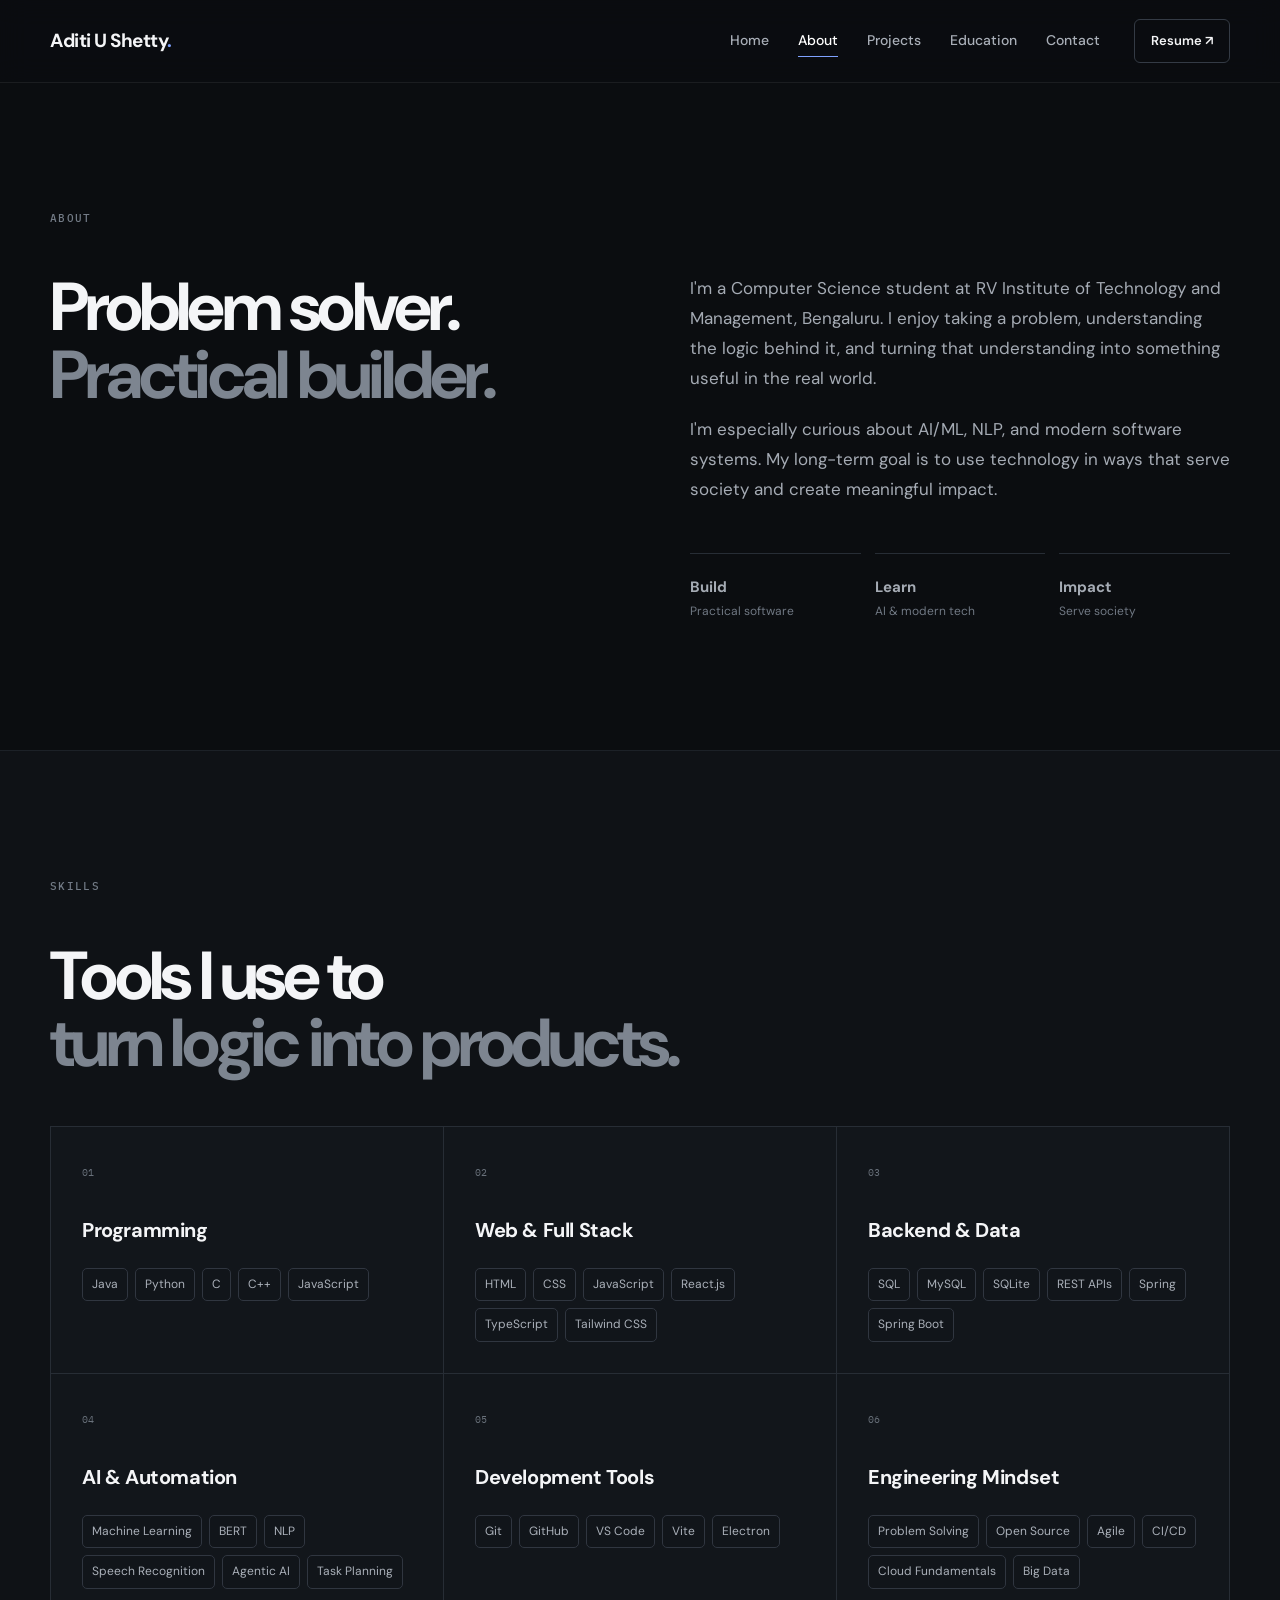
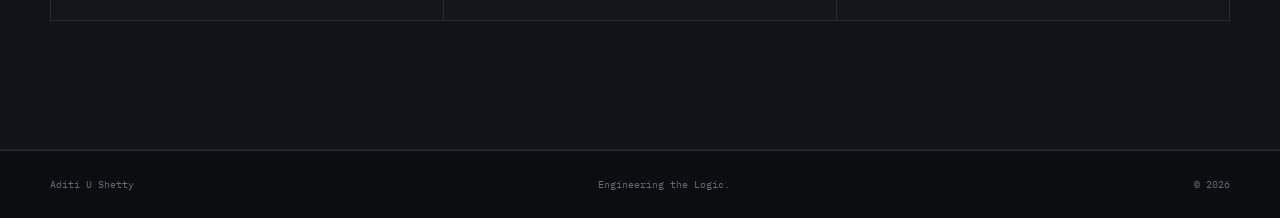
==== about.html @ 1d83dfc3 "Add files via upload" ====
<!DOCTYPE html>
<html lang="en">
<head>
  <meta charset="UTF-8">
  <meta name="viewport" content="width=device-width, initial-scale=1.0">
  <meta name="description" content="About Aditi U Shetty — CS student, developer, and her technical skills.">
  <title>About | Aditi U Shetty</title>
  <link rel="preconnect" href="https://fonts.googleapis.com">
  <link rel="preconnect" href="https://fonts.gstatic.com" crossorigin>
  <link href="https://fonts.googleapis.com/css2?family=IBM+Plex+Mono:wght@400;500&family=DM+Sans:wght@400;500;600;700&display=swap" rel="stylesheet">
  <link rel="stylesheet" href="style.css">
</head>
<body>
  <div class="noise"></div>

  <header class="nav-wrap">
    <nav class="nav container">
      <a class="brand" href="index.html">Aditi U Shetty<span>.</span></a>
      <button class="menu-btn" aria-label="Open navigation">☰</button>
      <div class="nav-links">
        <a href="index.html">Home</a>
        <a href="about.html" class="nav-active">About</a>
        <a href="projects.html">Projects</a>
        <a href="education.html">Education</a>
        <a href="contact.html">Contact</a>
      </div>
      <a class="nav-resume" href="Aditi_U_Shetty_Resume.pdf" download>Resume ↗</a>
    </nav>
  </header>

  <main>
    <!-- ABOUT -->
    <section id="about" class="section container">
      <div class="section-label">ABOUT</div>
      <div class="about-grid">
        <div>
          <h2>Problem solver.<br><em>Practical builder.</em></h2>
        </div>
        <div class="about-copy reveal">
          <p>
            I'm a Computer Science student at RV Institute of Technology and Management,
            Bengaluru. I enjoy taking a problem, understanding the logic behind it,
            and turning that understanding into something useful in the real world.
          </p>
          <p>
            I'm especially curious about AI/ML, NLP, and modern software systems.
            My long-term goal is to use technology in ways that serve society and create
            meaningful impact.
          </p>
          <div class="about-facts">
            <div><span></span><strong>Build</strong><small>Practical software</small></div>
            <div><span></span><strong>Learn</strong><small>AI & modern tech</small></div>
            <div><span></span><strong>Impact</strong><small>Serve society</small></div>
          </div>
        </div>
      </div>
    </section>

    <!-- SKILLS -->
    <section id="skills" class="section section-alt">
      <div class="container">
        <div class="section-label">SKILLS</div>
        <div class="section-heading">
          <h2>Tools I use to<br><em>turn logic into products.</em></h2>
        </div>

        <div class="skill-grid">
          <article class="skill-card reveal">
            <span class="card-num">01</span>
            <h3>Programming</h3>
            <div class="tags"><span>Java</span><span>Python</span><span>C</span><span>C++</span><span>JavaScript</span></div>
          </article>
          <article class="skill-card reveal">
            <span class="card-num">02</span>
            <h3>Web & Full Stack</h3>
            <div class="tags"><span>HTML</span><span>CSS</span><span>JavaScript</span><span>React.js</span><span>TypeScript</span><span>Tailwind CSS</span></div>
          </article>
          <article class="skill-card reveal">
            <span class="card-num">03</span>
            <h3>Backend & Data</h3>
            <div class="tags"><span>SQL</span><span>MySQL</span><span>SQLite</span><span>REST APIs</span><span>Spring</span><span>Spring Boot</span></div>
          </article>
          <article class="skill-card reveal">
            <span class="card-num">04</span>
            <h3>AI & Automation</h3>
            <div class="tags"><span>Machine Learning</span><span>BERT</span><span>NLP</span><span>Speech Recognition</span><span>Agentic AI</span><span>Task Planning</span></div>
          </article>
          <article class="skill-card reveal">
            <span class="card-num">05</span>
            <h3>Development Tools</h3>
            <div class="tags"><span>Git</span><span>GitHub</span><span>VS Code</span><span>Vite</span><span>Electron</span></div>
          </article>
          <article class="skill-card reveal">
            <span class="card-num">06</span>
            <h3>Engineering Mindset</h3>
            <div class="tags"><span>Problem Solving</span><span>Open Source</span><span>Agile</span><span>CI/CD</span><span>Cloud Fundamentals</span><span>Big Data</span></div>
          </article>
        </div>
      </div>
    </section>
  </main>

  <footer class="footer">
    <div class="container footer-inner">
      <span>Aditi U Shetty</span>
      <span>Engineering the Logic.</span>
      <span>© <span id="year"></span></span>
    </div>
  </footer>

  <script src="script.js"></script>
</body>
</html>
---- style.css ----
*{box-sizing:border-box;margin:0;padding:0}

:root{
  --bg:#0b0d10;
  --panel:#12161b;
  --panel2:#0f1216;
  --text:#f4f5f7;
  --muted:#a5abb4;
  --soft:#737b86;
  --line:#272d35;
  --accent:#7fa2ff;
  --accent-soft:#a9bfff;
}

html{scroll-behavior:smooth}
body{
  font-family:"DM Sans",Arial,sans-serif;
  background:var(--bg);
  color:var(--text);
  line-height:1.65;
  overflow-x:hidden;
}
a{color:inherit;text-decoration:none}
.container{width:min(1180px,calc(100% - 64px));margin:auto}

/* Clean background — intentionally no heavy texture */
.noise{display:none}

.nav-wrap{
  position:sticky;
  top:0;
  z-index:15;
  background:rgba(11,13,16,.94);
  backdrop-filter:blur(14px);
  border-bottom:1px solid rgba(255,255,255,.07);
}
.nav{
  min-height:82px;
  display:flex;
  align-items:center;
  gap:34px;
}
.brand{
  font-size:19px;
  font-weight:700;
  letter-spacing:-.025em;
  margin-right:auto;
  white-space:nowrap;
}
.brand span{color:var(--accent)}
.nav-links{display:flex;gap:29px}
.nav-links a{
  font-size:14px;
  font-weight:500;
  color:#a9afb8;
  transition:.2s ease;
}
.nav-links a:hover{color:#fff}
.nav-resume{
  font-size:13px;
  font-weight:600;
  border:1px solid #343b45;
  padding:10px 16px;
  border-radius:6px;
  transition:.2s ease;
}
.nav-resume:hover{border-color:var(--accent);color:var(--accent)}
.menu-btn{display:none;background:none;border:0;color:#fff;font-size:24px}

/* HERO */
.hero{
  min-height:calc(100vh - 82px);
  display:grid;
  grid-template-columns:minmax(0,1.18fr) minmax(320px,.82fr);
  gap:80px;
  align-items:center;
  padding-top:72px;
  padding-bottom:88px;
}
.hero-copy{max-width:760px}
.hero-name{
  font-size:18px;
  line-height:1.2;
  font-weight:600;
  letter-spacing:.01em;
  color:#d9dde4;
  margin-bottom:12px;
}
.eyebrow,.section-label,.mini-label,.project-top,.year{
  font-family:"IBM Plex Mono",monospace;
  font-weight:500;
  line-height:1.4;
  letter-spacing:.12em;
  color:var(--soft);
}
.eyebrow{
  font-size:12px;
  color:var(--accent);
  margin-bottom:27px;
}
.hero h1{
  font-size:clamp(72px,8.3vw,116px);
  line-height:.92;
  letter-spacing:-.065em;
  font-weight:700;
}
.hero h1 span{
  color:#8b929d;
  -webkit-text-stroke:0;
}
.hero-text{
  max-width:650px;
  color:#aeb4bd;
  font-size:18px;
  line-height:1.75;
  margin-top:34px;
}
.hero-actions{
  display:flex;
  gap:12px;
  margin-top:34px;
}
.button{
  padding:13px 19px;
  border-radius:6px;
  font-size:14px;
  font-weight:600;
  transition:.2s ease;
}
.primary{background:var(--accent);color:#0a0d13}
.primary:hover{background:var(--accent-soft);transform:translateY(-1px)}
.ghost{border:1px solid #343b45;color:#e2e5e9}
.ghost:hover{border-color:#69717d;background:#15191f}
.hero-meta{
  display:flex;
  gap:28px;
  margin-top:48px;
  font-family:"IBM Plex Mono",monospace;
  font-size:11px;
  color:#737b86;
  text-transform:uppercase;
}
.hero-meta i{
  display:inline-block;
  width:7px;
  height:7px;
  background:var(--accent);
  border-radius:50%;
  margin-right:7px;
}

.hero-side{justify-self:end;width:min(390px,100%)}
.profile-frame{
  aspect-ratio:4/5;
  border:1px solid #303741;
  padding:8px;
  background:#11151a;
  position:relative;
  box-shadow:0 24px 70px rgba(0,0,0,.28);
}
.profile-frame:after{
  content:"";
  position:absolute;
  inset:8px;
  border:1px solid rgba(255,255,255,.1);
  pointer-events:none;
}
.profile-photo{
  height:100%;
  overflow:hidden;
  background:#111;
}
.profile-photo img{
  width:100%;
  height:100%;
  display:block;
  object-fit:cover;
  object-position:center top;
  filter:saturate(.9) contrast(1.02);
}
.mini-card{
  border:1px solid #2b3139;
  border-top:0;
  padding:15px 17px;
  background:#101419;
}
.mini-card strong{
  display:block;
  margin-top:5px;
  font-size:14px;
  font-weight:600;
}

/* SECTIONS */
.section{padding:128px 0}
.section-alt{
  background:var(--panel2);
  border-top:1px solid #1c2127;
  border-bottom:1px solid #1c2127;
}
.section-label{
  font-size:11px;
  margin-bottom:48px;
  color:#737b86;
}
h2{
  font-size:clamp(48px,5.3vw,72px);
  line-height:1;
  letter-spacing:-.055em;
  font-weight:700;
}
h2 em{font-style:normal;color:#7d8590}

/* ABOUT */
.about-grid,.education-grid,.contact-grid{
  display:grid;
  grid-template-columns:1fr 1fr;
  gap:100px;
}
.about-copy{max-width:620px;color:var(--muted)}
.about-copy p{
  font-size:17px;
  line-height:1.75;
}
.about-copy p+p{margin-top:22px}
.about-facts{
  display:grid;
  grid-template-columns:repeat(3,1fr);
  gap:14px;
  margin-top:48px;
}
.about-facts div{
  border-top:1px solid var(--line);
  padding-top:13px;
}
.about-facts span{
  font:11px "IBM Plex Mono";
  color:var(--accent);
}
.about-facts strong,.about-facts small{display:block}
.about-facts strong{font-size:15px;margin-top:8px}
.about-facts small{font-size:12px;color:#707883;margin-top:3px}

/* SKILLS */
.section-heading{margin-bottom:48px}
.skill-grid{
  display:grid;
  grid-template-columns:repeat(3,1fr);
  gap:1px;
  background:var(--line);
  border:1px solid var(--line);
}
.skill-card{
  background:var(--panel);
  padding:31px;
  min-height:205px;
  position:relative;
  transition:.2s ease;
}
.skill-card:hover{background:#161a20}
.card-num{
  font:10px "IBM Plex Mono";
  color:#69717b;
}
.skill-card h3{
  font-size:20px;
  margin:29px 0 21px;
  letter-spacing:-.02em;
}
.tags{display:flex;flex-wrap:wrap;gap:7px}
.tags span{
  border:1px solid #303640;
  border-radius:5px;
  padding:6px 9px;
  color:#aab0b9;
  font-size:12px;
  background:#11151a;
}

/* PROJECTS */
.project-heading{
  display:grid;
  grid-template-columns:1fr 1fr;
  align-items:end;
  gap:50px;
}
.project-heading p{
  color:var(--muted);
  max-width:460px;
  font-size:16px;
}
.projects{
  display:grid;
  grid-template-columns:repeat(2,1fr);
  gap:14px;
}
.project-card{
  background:var(--panel);
  border:1px solid var(--line);
  padding:31px;
  min-height:320px;
  display:flex;
  flex-direction:column;
  transition:.25s ease;
}
.project-card:hover{
  transform:translateY(-3px);
  border-color:#48515d;
}
.project-card.featured{
  background:linear-gradient(135deg,#151a22,#12161b);
}
.project-top{
  display:flex;
  justify-content:space-between;
  font-size:10px;
}
.project-card h3{
  font-size:30px;
  letter-spacing:-.04em;
  line-height:1.15;
  margin:48px 0 13px;
}
.project-card p{
  color:var(--muted);
  font-size:15px;
  line-height:1.65;
  max-width:560px;
}
.project-card ul{
  padding-left:18px;
  color:#a0a7b0;
  font-size:14px;
  margin-top:18px;
}
.project-bottom{
  margin-top:auto;
  padding-top:25px;
  border-top:1px solid var(--line);
  display:flex;
  justify-content:space-between;
  gap:20px;
  color:#737a84;
  font:10px "IBM Plex Mono";
  text-transform:uppercase;
}

/* EDUCATION */
.timeline{
  border-left:1px solid var(--line);
  padding-left:35px;
}
.timeline article{
  position:relative;
  padding-bottom:45px;
}
.timeline article:last-child{padding-bottom:0}
.timeline article:before{
  content:"";
  position:absolute;
  left:-40px;
  top:2px;
  width:8px;
  height:8px;
  border:2px solid var(--accent);
  background:var(--bg);
  border-radius:50%;
}
.timeline h3{font-size:21px;margin:9px 0}
.timeline p{color:var(--muted);font-size:15px}
.timeline strong{
  display:block;
  color:#717984;
  font:10px "IBM Plex Mono";
  margin-top:9px;
}

/* CERTIFICATIONS */
.cert-grid{
  display:grid;
  grid-template-columns:repeat(2,1fr);
  gap:14px;
}
.cert-card{
  background:var(--panel);
  border:1px solid var(--line);
  padding:31px;
  min-height:245px;
  position:relative;
  transition:.2s ease;
}
.cert-card:hover{border-color:#48515d}
.cert-card h3{font-size:25px;margin:46px 0 10px}
.cert-card p{color:var(--muted);font-size:14px}
.cert-status{
  display:inline-block;
  margin-top:26px;
  border:1px solid #343b45;
  padding:7px 10px;
  color:#7b838e;
  font:9px "IBM Plex Mono";
  letter-spacing:.08em;
}

/* RECOGNITION */
.recognition-grid{
  display:grid;
  grid-template-columns:repeat(3,1fr);
  gap:14px;
}
.award-card{
  border:1px solid var(--line);
  padding:31px;
  min-height:230px;
  background:#101419;
}
.award-card span{font:11px "IBM Plex Mono";color:var(--accent)}
.award-card h3{font-size:23px;margin:46px 0 11px}
.award-card p{color:var(--muted);font-size:14px}

/* PHILOSOPHY */
.philosophy{
  background:#e9edf3;
  color:#11151b;
}
.philosophy .section-label{color:#69717c}
.philosophy-inner{max-width:1050px}
.philosophy blockquote{
  font-size:clamp(44px,5.8vw,76px);
  line-height:1.02;
  letter-spacing:-.06em;
  font-weight:700;
}
.philosophy blockquote em{
  font-style:normal;
  color:#61708a;
}
.philosophy p{
  max-width:600px;
  margin-top:36px;
  color:#56606d;
  font-size:16px;
}

/* CONTACT */
.contact-grid{align-items:end}
.contact-grid>div>p{
  color:var(--muted);
  margin-top:25px;
  max-width:450px;
  font-size:16px;
}
.contact-links{border-top:1px solid var(--line)}
.contact-links a{
  display:flex;
  justify-content:space-between;
  gap:20px;
  padding:21px 0;
  border-bottom:1px solid var(--line);
  font-size:14px;
}
.contact-links span{
  color:#737b86;
  font:10px "IBM Plex Mono";
  text-transform:uppercase;
}
.contact-links strong{font-weight:500}
.contact-links a:hover strong{color:var(--accent)}

/* FOOTER */
.footer{
  border-top:1px solid var(--line);
  padding:27px 0;
  color:#656d78;
  font:10px "IBM Plex Mono";
}
.footer-inner{
  display:flex;
  justify-content:space-between;
  gap:20px;
}

/* REVEAL */
.reveal{
  opacity:0;
  transform:translateY(18px);
  transition:opacity .7s ease,transform .7s ease;
}
.reveal.visible{opacity:1;transform:none}

/* RESPONSIVE */
@media(max-width:900px){
  .nav-links{display:none}
  .menu-btn{display:block}
  .nav.menu-open .nav-links{
    display:flex;
    position:absolute;
    top:82px;
    left:0;
    right:0;
    background:#0b0d10;
    padding:22px 32px;
    flex-direction:column;
    border-bottom:1px solid var(--line);
  }
  .hero{
    grid-template-columns:1fr;
    gap:55px;
  }
  .hero-side{
    justify-self:start;
    width:min(340px,100%);
  }
  .about-grid,.education-grid,.contact-grid,.project-heading{
    grid-template-columns:1fr;
    gap:50px;
  }
  .skill-grid{grid-template-columns:1fr 1fr}
  .projects{grid-template-columns:1fr}
  .recognition-grid{grid-template-columns:1fr}
  .section{padding:96px 0}
}

@media(max-width:560px){
  .container{width:min(100% - 32px,1180px)}
  .nav{min-height:70px}
  .nav-resume{display:none}
  .nav.menu-open .nav-links{top:70px}
  .hero{
    min-height:auto;
    padding-top:65px;
  }
  .hero-name{font-size:16px}
  .hero h1{font-size:64px}
  .hero-text{font-size:16px}
  .hero-actions{flex-direction:column;align-items:stretch}
  .hero-meta{flex-direction:column;gap:10px}
  .skill-grid,.cert-grid{grid-template-columns:1fr}
  .about-facts{grid-template-columns:1fr}
  .footer-inner{flex-direction:column}
  .section{padding:78px 0}
  h2{font-size:48px}
}
.cert-card {
  position: relative;
  overflow: hidden;
}

.cert-image {
  margin: 2rem 0;
  border: 1px solid rgba(255, 255, 255, 0.12);
  border-radius: 12px;
  overflow: hidden;
  background: #fff;
}

.cert-image img {
  display: block;
  width: 100%;
  height: auto;
  transition: transform 0.4s ease;
}

.cert-card:hover .cert-image img {
  transform: scale(1.02);
}

.cert-content {
  padding-top: 0.5rem;
}

.cert-content h3 {
  margin-bottom: 0.75rem;
}

.cert-status {
  display: inline-block;
  margin-top: 1rem;
  font-size: 0.75rem;
  letter-spacing: 0.12em;
  font-weight: 600;
}

.cert-btn {
  display: inline-block;
  margin-top: 1.5rem;
  padding: 0.75rem 1.25rem;
  border: 1px solid currentColor;
  border-radius: 6px;
  text-decoration: none;
  transition: all 0.25s ease;
}

.cert-btn:hover {
  background: #fff;
  color: #111;
}

/* ACTIVE NAV LINK */
.nav-links a.nav-active {
  color: #fff;
  position: relative;
}
.nav-links a.nav-active::after {
  content: "";
  position: absolute;
  bottom: -4px;
  left: 0;
  right: 0;
  height: 1px;
  background: var(--accent);
}
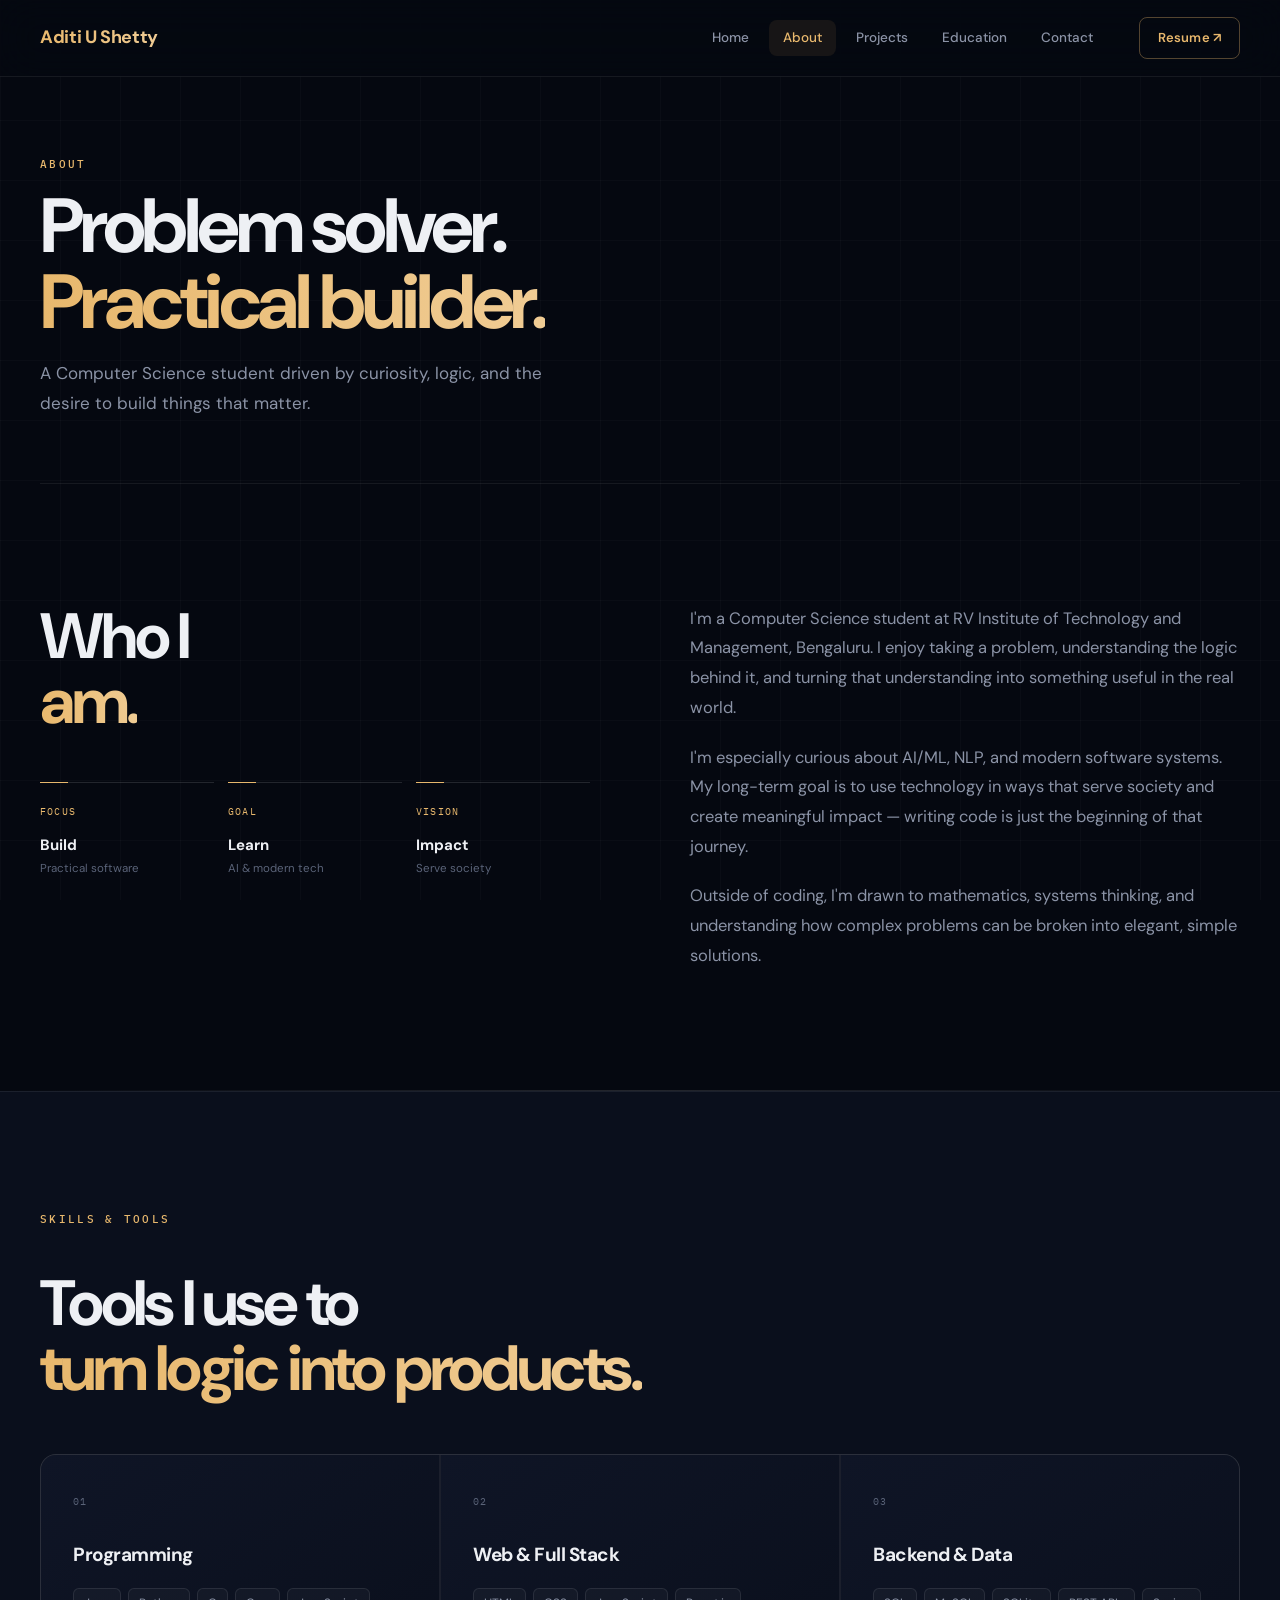
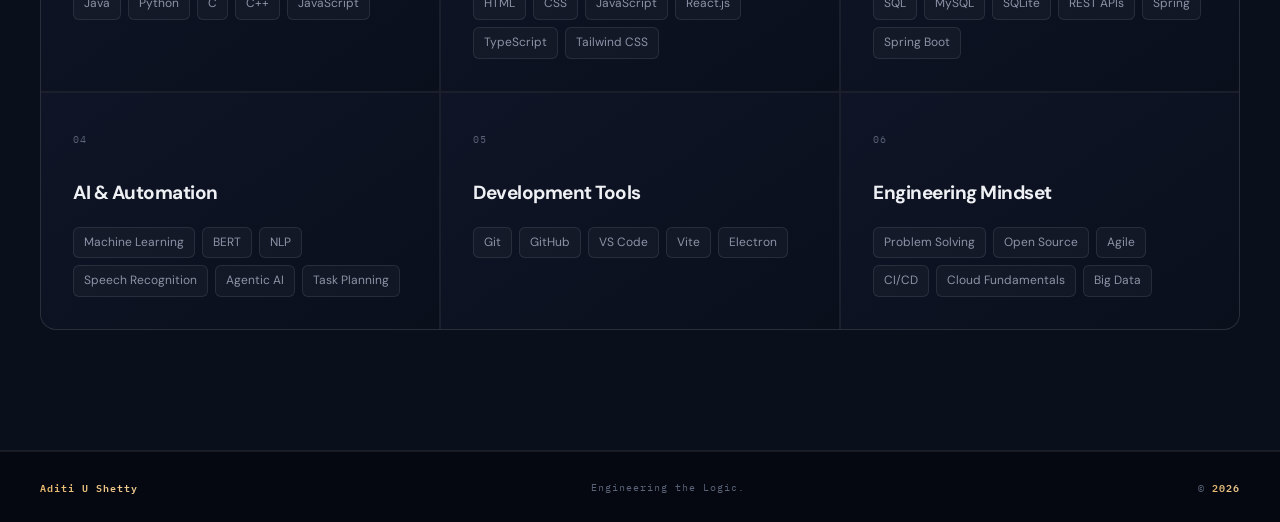
==== commit d8c903f9: "Add files via upload" ====
--- a/about.html
+++ b/about.html
@@ -7,15 +7,14 @@
   <title>About | Aditi U Shetty</title>
   <link rel="preconnect" href="https://fonts.googleapis.com">
   <link rel="preconnect" href="https://fonts.gstatic.com" crossorigin>
-  <link href="https://fonts.googleapis.com/css2?family=IBM+Plex+Mono:wght@400;500&family=DM+Sans:wght@400;500;600;700&display=swap" rel="stylesheet">
+  <link href="https://fonts.googleapis.com/css2?family=IBM+Plex+Mono:wght@400;500&family=DM+Sans:ital,wght@0,400;0,500;0,600;0,700;1,400&display=swap" rel="stylesheet">
   <link rel="stylesheet" href="style.css">
 </head>
 <body>
-  <div class="noise"></div>
 
   <header class="nav-wrap">
     <nav class="nav container">
-      <a class="brand" href="index.html">Aditi U Shetty<span>.</span></a>
+      <a class="brand" href="index.html">Aditi U Shetty</a>
       <button class="menu-btn" aria-label="Open navigation">☰</button>
       <div class="nav-links">
         <a href="index.html">Home</a>
@@ -24,17 +23,29 @@
         <a href="education.html">Education</a>
         <a href="contact.html">Contact</a>
       </div>
-      <a class="nav-resume" href="Aditi_U_Shetty_Resume.pdf" download>Resume ↗</a>
+      <a class="nav-resume" href="Aditi_U_Shetty_Resume.pdf" target="_blank" rel="noopener">Resume ↗</a>
     </nav>
   </header>
 
   <main>
+
+    <!-- PAGE HEADER -->
+    <div class="page-header container reveal">
+      <div class="section-label">About</div>
+      <h1>Problem solver.<br><em>Practical builder.</em></h1>
+      <p>A Computer Science student driven by curiosity, logic, and the desire to build things that matter.</p>
+    </div>
+
     <!-- ABOUT -->
-    <section id="about" class="section container">
-      <div class="section-label">ABOUT</div>
+    <section class="section container">
       <div class="about-grid">
-        <div>
-          <h2>Problem solver.<br><em>Practical builder.</em></h2>
+        <div class="reveal">
+          <h2>Who I<br><em>am.</em></h2>
+          <div class="about-facts">
+            <div><span>Focus</span><strong>Build</strong><small>Practical software</small></div>
+            <div><span>Goal</span><strong>Learn</strong><small>AI & modern tech</small></div>
+            <div><span>Vision</span><strong>Impact</strong><small>Serve society</small></div>
+          </div>
         </div>
         <div class="about-copy reveal">
           <p>
@@ -45,22 +56,23 @@
           <p>
             I'm especially curious about AI/ML, NLP, and modern software systems.
             My long-term goal is to use technology in ways that serve society and create
-            meaningful impact.
+            meaningful impact — writing code is just the beginning of that journey.
           </p>
-          <div class="about-facts">
-            <div><span></span><strong>Build</strong><small>Practical software</small></div>
-            <div><span></span><strong>Learn</strong><small>AI & modern tech</small></div>
-            <div><span></span><strong>Impact</strong><small>Serve society</small></div>
-          </div>
+          <p>
+            Outside of coding, I'm drawn to mathematics, systems thinking, and understanding
+            how complex problems can be broken into elegant, simple solutions.
+          </p>
         </div>
       </div>
     </section>
 
+    <div class="divider"></div>
+
     <!-- SKILLS -->
-    <section id="skills" class="section section-alt">
+    <section class="section section-alt">
       <div class="container">
-        <div class="section-label">SKILLS</div>
-        <div class="section-heading">
+        <div class="section-label">Skills &amp; Tools</div>
+        <div class="section-heading reveal">
           <h2>Tools I use to<br><em>turn logic into products.</em></h2>
         </div>
 
@@ -68,36 +80,49 @@
           <article class="skill-card reveal">
             <span class="card-num">01</span>
             <h3>Programming</h3>
-            <div class="tags"><span>Java</span><span>Python</span><span>C</span><span>C++</span><span>JavaScript</span></div>
+            <div class="tags">
+              <span>Java</span><span>Python</span><span>C</span><span>C++</span><span>JavaScript</span>
+            </div>
           </article>
           <article class="skill-card reveal">
             <span class="card-num">02</span>
-            <h3>Web & Full Stack</h3>
-            <div class="tags"><span>HTML</span><span>CSS</span><span>JavaScript</span><span>React.js</span><span>TypeScript</span><span>Tailwind CSS</span></div>
+            <h3>Web &amp; Full Stack</h3>
+            <div class="tags">
+              <span>HTML</span><span>CSS</span><span>JavaScript</span><span>React.js</span><span>TypeScript</span><span>Tailwind CSS</span>
+            </div>
           </article>
           <article class="skill-card reveal">
             <span class="card-num">03</span>
-            <h3>Backend & Data</h3>
-            <div class="tags"><span>SQL</span><span>MySQL</span><span>SQLite</span><span>REST APIs</span><span>Spring</span><span>Spring Boot</span></div>
+            <h3>Backend &amp; Data</h3>
+            <div class="tags">
+              <span>SQL</span><span>MySQL</span><span>SQLite</span><span>REST APIs</span><span>Spring</span><span>Spring Boot</span>
+            </div>
           </article>
           <article class="skill-card reveal">
             <span class="card-num">04</span>
-            <h3>AI & Automation</h3>
-            <div class="tags"><span>Machine Learning</span><span>BERT</span><span>NLP</span><span>Speech Recognition</span><span>Agentic AI</span><span>Task Planning</span></div>
+            <h3>AI &amp; Automation</h3>
+            <div class="tags">
+              <span>Machine Learning</span><span>BERT</span><span>NLP</span><span>Speech Recognition</span><span>Agentic AI</span><span>Task Planning</span>
+            </div>
           </article>
           <article class="skill-card reveal">
             <span class="card-num">05</span>
             <h3>Development Tools</h3>
-            <div class="tags"><span>Git</span><span>GitHub</span><span>VS Code</span><span>Vite</span><span>Electron</span></div>
+            <div class="tags">
+              <span>Git</span><span>GitHub</span><span>VS Code</span><span>Vite</span><span>Electron</span>
+            </div>
           </article>
           <article class="skill-card reveal">
             <span class="card-num">06</span>
             <h3>Engineering Mindset</h3>
-            <div class="tags"><span>Problem Solving</span><span>Open Source</span><span>Agile</span><span>CI/CD</span><span>Cloud Fundamentals</span><span>Big Data</span></div>
+            <div class="tags">
+              <span>Problem Solving</span><span>Open Source</span><span>Agile</span><span>CI/CD</span><span>Cloud Fundamentals</span><span>Big Data</span>
+            </div>
           </article>
         </div>
       </div>
     </section>
+
   </main>
 
   <footer class="footer">
--- a/style.css
+++ b/style.css
@@ -1,556 +1,713 @@
-
-*{box-sizing:border-box;margin:0;padding:0}
-
-:root{
-  --bg:#0b0d10;
-  --panel:#12161b;
-  --panel2:#0f1216;
-  --text:#f4f5f7;
-  --muted:#a5abb4;
-  --soft:#737b86;
-  --line:#272d35;
-  --accent:#7fa2ff;
-  --accent-soft:#a9bfff;
-}
-
-html{scroll-behavior:smooth}
-body{
-  font-family:"DM Sans",Arial,sans-serif;
-  background:var(--bg);
-  color:var(--text);
-  line-height:1.65;
-  overflow-x:hidden;
-}
-a{color:inherit;text-decoration:none}
-.container{width:min(1180px,calc(100% - 64px));margin:auto}
-
-/* Clean background — intentionally no heavy texture */
-.noise{display:none}
-
-.nav-wrap{
-  position:sticky;
-  top:0;
-  z-index:15;
-  background:rgba(11,13,16,.94);
-  backdrop-filter:blur(14px);
-  border-bottom:1px solid rgba(255,255,255,.07);
-}
-.nav{
-  min-height:82px;
-  display:flex;
-  align-items:center;
-  gap:34px;
-}
-.brand{
-  font-size:19px;
-  font-weight:700;
-  letter-spacing:-.025em;
-  margin-right:auto;
-  white-space:nowrap;
-}
-.brand span{color:var(--accent)}
-.nav-links{display:flex;gap:29px}
-.nav-links a{
-  font-size:14px;
-  font-weight:500;
-  color:#a9afb8;
-  transition:.2s ease;
-}
-.nav-links a:hover{color:#fff}
-.nav-resume{
-  font-size:13px;
-  font-weight:600;
-  border:1px solid #343b45;
-  padding:10px 16px;
-  border-radius:6px;
-  transition:.2s ease;
-}
-.nav-resume:hover{border-color:var(--accent);color:var(--accent)}
-.menu-btn{display:none;background:none;border:0;color:#fff;font-size:24px}
-
-/* HERO */
-.hero{
-  min-height:calc(100vh - 82px);
-  display:grid;
-  grid-template-columns:minmax(0,1.18fr) minmax(320px,.82fr);
-  gap:80px;
-  align-items:center;
-  padding-top:72px;
-  padding-bottom:88px;
-}
-.hero-copy{max-width:760px}
-.hero-name{
-  font-size:18px;
-  line-height:1.2;
-  font-weight:600;
-  letter-spacing:.01em;
-  color:#d9dde4;
-  margin-bottom:12px;
-}
-.eyebrow,.section-label,.mini-label,.project-top,.year{
-  font-family:"IBM Plex Mono",monospace;
-  font-weight:500;
-  line-height:1.4;
-  letter-spacing:.12em;
-  color:var(--soft);
-}
-.eyebrow{
-  font-size:12px;
-  color:var(--accent);
-  margin-bottom:27px;
-}
-.hero h1{
-  font-size:clamp(72px,8.3vw,116px);
-  line-height:.92;
-  letter-spacing:-.065em;
-  font-weight:700;
-}
-.hero h1 span{
-  color:#8b929d;
-  -webkit-text-stroke:0;
-}
-.hero-text{
-  max-width:650px;
-  color:#aeb4bd;
-  font-size:18px;
-  line-height:1.75;
-  margin-top:34px;
-}
-.hero-actions{
-  display:flex;
-  gap:12px;
-  margin-top:34px;
-}
-.button{
-  padding:13px 19px;
-  border-radius:6px;
-  font-size:14px;
-  font-weight:600;
-  transition:.2s ease;
-}
-.primary{background:var(--accent);color:#0a0d13}
-.primary:hover{background:var(--accent-soft);transform:translateY(-1px)}
-.ghost{border:1px solid #343b45;color:#e2e5e9}
-.ghost:hover{border-color:#69717d;background:#15191f}
-.hero-meta{
-  display:flex;
-  gap:28px;
-  margin-top:48px;
-  font-family:"IBM Plex Mono",monospace;
-  font-size:11px;
-  color:#737b86;
-  text-transform:uppercase;
-}
-.hero-meta i{
-  display:inline-block;
-  width:7px;
-  height:7px;
-  background:var(--accent);
-  border-radius:50%;
-  margin-right:7px;
-}
-
-.hero-side{justify-self:end;width:min(390px,100%)}
-.profile-frame{
-  aspect-ratio:4/5;
-  border:1px solid #303741;
-  padding:8px;
-  background:#11151a;
-  position:relative;
-  box-shadow:0 24px 70px rgba(0,0,0,.28);
-}
-.profile-frame:after{
-  content:"";
-  position:absolute;
-  inset:8px;
-  border:1px solid rgba(255,255,255,.1);
-  pointer-events:none;
-}
-.profile-photo{
-  height:100%;
-  overflow:hidden;
-  background:#111;
-}
-.profile-photo img{
-  width:100%;
-  height:100%;
-  display:block;
-  object-fit:cover;
-  object-position:center top;
-  filter:saturate(.9) contrast(1.02);
-}
-.mini-card{
-  border:1px solid #2b3139;
-  border-top:0;
-  padding:15px 17px;
-  background:#101419;
-}
-.mini-card strong{
-  display:block;
-  margin-top:5px;
-  font-size:14px;
-  font-weight:600;
-}
-
-/* SECTIONS */
-.section{padding:128px 0}
-.section-alt{
-  background:var(--panel2);
-  border-top:1px solid #1c2127;
-  border-bottom:1px solid #1c2127;
-}
-.section-label{
-  font-size:11px;
-  margin-bottom:48px;
-  color:#737b86;
-}
-h2{
-  font-size:clamp(48px,5.3vw,72px);
-  line-height:1;
-  letter-spacing:-.055em;
-  font-weight:700;
-}
-h2 em{font-style:normal;color:#7d8590}
-
-/* ABOUT */
-.about-grid,.education-grid,.contact-grid{
-  display:grid;
-  grid-template-columns:1fr 1fr;
-  gap:100px;
-}
-.about-copy{max-width:620px;color:var(--muted)}
-.about-copy p{
-  font-size:17px;
-  line-height:1.75;
-}
-.about-copy p+p{margin-top:22px}
-.about-facts{
-  display:grid;
-  grid-template-columns:repeat(3,1fr);
-  gap:14px;
-  margin-top:48px;
-}
-.about-facts div{
-  border-top:1px solid var(--line);
-  padding-top:13px;
-}
-.about-facts span{
-  font:11px "IBM Plex Mono";
-  color:var(--accent);
-}
-.about-facts strong,.about-facts small{display:block}
-.about-facts strong{font-size:15px;margin-top:8px}
-.about-facts small{font-size:12px;color:#707883;margin-top:3px}
-
-/* SKILLS */
-.section-heading{margin-bottom:48px}
-.skill-grid{
-  display:grid;
-  grid-template-columns:repeat(3,1fr);
-  gap:1px;
-  background:var(--line);
-  border:1px solid var(--line);
-}
-.skill-card{
-  background:var(--panel);
-  padding:31px;
-  min-height:205px;
-  position:relative;
-  transition:.2s ease;
-}
-.skill-card:hover{background:#161a20}
-.card-num{
-  font:10px "IBM Plex Mono";
-  color:#69717b;
-}
-.skill-card h3{
-  font-size:20px;
-  margin:29px 0 21px;
-  letter-spacing:-.02em;
-}
-.tags{display:flex;flex-wrap:wrap;gap:7px}
-.tags span{
-  border:1px solid #303640;
-  border-radius:5px;
-  padding:6px 9px;
-  color:#aab0b9;
-  font-size:12px;
-  background:#11151a;
-}
-
-/* PROJECTS */
-.project-heading{
-  display:grid;
-  grid-template-columns:1fr 1fr;
-  align-items:end;
-  gap:50px;
-}
-.project-heading p{
-  color:var(--muted);
-  max-width:460px;
-  font-size:16px;
-}
-.projects{
-  display:grid;
-  grid-template-columns:repeat(2,1fr);
-  gap:14px;
-}
-.project-card{
-  background:var(--panel);
-  border:1px solid var(--line);
-  padding:31px;
-  min-height:320px;
-  display:flex;
-  flex-direction:column;
-  transition:.25s ease;
-}
-.project-card:hover{
-  transform:translateY(-3px);
-  border-color:#48515d;
-}
-.project-card.featured{
-  background:linear-gradient(135deg,#151a22,#12161b);
-}
-.project-top{
-  display:flex;
-  justify-content:space-between;
-  font-size:10px;
-}
-.project-card h3{
-  font-size:30px;
-  letter-spacing:-.04em;
-  line-height:1.15;
-  margin:48px 0 13px;
-}
-.project-card p{
-  color:var(--muted);
-  font-size:15px;
-  line-height:1.65;
-  max-width:560px;
-}
-.project-card ul{
-  padding-left:18px;
-  color:#a0a7b0;
-  font-size:14px;
-  margin-top:18px;
-}
-.project-bottom{
-  margin-top:auto;
-  padding-top:25px;
-  border-top:1px solid var(--line);
-  display:flex;
-  justify-content:space-between;
-  gap:20px;
-  color:#737a84;
-  font:10px "IBM Plex Mono";
-  text-transform:uppercase;
-}
-
-/* EDUCATION */
-.timeline{
-  border-left:1px solid var(--line);
-  padding-left:35px;
-}
-.timeline article{
-  position:relative;
-  padding-bottom:45px;
-}
-.timeline article:last-child{padding-bottom:0}
-.timeline article:before{
-  content:"";
-  position:absolute;
-  left:-40px;
-  top:2px;
-  width:8px;
-  height:8px;
-  border:2px solid var(--accent);
-  background:var(--bg);
-  border-radius:50%;
-}
-.timeline h3{font-size:21px;margin:9px 0}
-.timeline p{color:var(--muted);font-size:15px}
-.timeline strong{
-  display:block;
-  color:#717984;
-  font:10px "IBM Plex Mono";
-  margin-top:9px;
-}
-
-/* CERTIFICATIONS */
-.cert-grid{
-  display:grid;
-  grid-template-columns:repeat(2,1fr);
-  gap:14px;
-}
-.cert-card{
-  background:var(--panel);
-  border:1px solid var(--line);
-  padding:31px;
-  min-height:245px;
-  position:relative;
-  transition:.2s ease;
-}
-.cert-card:hover{border-color:#48515d}
-.cert-card h3{font-size:25px;margin:46px 0 10px}
-.cert-card p{color:var(--muted);font-size:14px}
-.cert-status{
-  display:inline-block;
-  margin-top:26px;
-  border:1px solid #343b45;
-  padding:7px 10px;
-  color:#7b838e;
-  font:9px "IBM Plex Mono";
-  letter-spacing:.08em;
-}
-
-/* RECOGNITION */
-.recognition-grid{
-  display:grid;
-  grid-template-columns:repeat(3,1fr);
-  gap:14px;
-}
-.award-card{
-  border:1px solid var(--line);
-  padding:31px;
-  min-height:230px;
-  background:#101419;
-}
-.award-card span{font:11px "IBM Plex Mono";color:var(--accent)}
-.award-card h3{font-size:23px;margin:46px 0 11px}
-.award-card p{color:var(--muted);font-size:14px}
-
-/* PHILOSOPHY */
-.philosophy{
-  background:#e9edf3;
-  color:#11151b;
-}
-.philosophy .section-label{color:#69717c}
-.philosophy-inner{max-width:1050px}
-.philosophy blockquote{
-  font-size:clamp(44px,5.8vw,76px);
-  line-height:1.02;
-  letter-spacing:-.06em;
-  font-weight:700;
-}
-.philosophy blockquote em{
-  font-style:normal;
-  color:#61708a;
-}
-.philosophy p{
-  max-width:600px;
-  margin-top:36px;
-  color:#56606d;
-  font-size:16px;
-}
-
-/* CONTACT */
-.contact-grid{align-items:end}
-.contact-grid>div>p{
-  color:var(--muted);
-  margin-top:25px;
-  max-width:450px;
-  font-size:16px;
-}
-.contact-links{border-top:1px solid var(--line)}
-.contact-links a{
-  display:flex;
-  justify-content:space-between;
-  gap:20px;
-  padding:21px 0;
-  border-bottom:1px solid var(--line);
-  font-size:14px;
-}
-.contact-links span{
-  color:#737b86;
-  font:10px "IBM Plex Mono";
-  text-transform:uppercase;
-}
-.contact-links strong{font-weight:500}
-.contact-links a:hover strong{color:var(--accent)}
-
-/* FOOTER */
-.footer{
-  border-top:1px solid var(--line);
-  padding:27px 0;
-  color:#656d78;
-  font:10px "IBM Plex Mono";
-}
-.footer-inner{
-  display:flex;
-  justify-content:space-between;
-  gap:20px;
-}
-
-/* REVEAL */
-.reveal{
-  opacity:0;
-  transform:translateY(18px);
-  transition:opacity .7s ease,transform .7s ease;
-}
-.reveal.visible{opacity:1;transform:none}
-
-/* RESPONSIVE */
-@media(max-width:900px){
-  .nav-links{display:none}
-  .menu-btn{display:block}
-  .nav.menu-open .nav-links{
-    display:flex;
-    position:absolute;
-    top:82px;
-    left:0;
-    right:0;
-    background:#0b0d10;
-    padding:22px 32px;
-    flex-direction:column;
-    border-bottom:1px solid var(--line);
-  }
-  .hero{
-    grid-template-columns:1fr;
-    gap:55px;
-  }
-  .hero-side{
-    justify-self:start;
-    width:min(340px,100%);
-  }
-  .about-grid,.education-grid,.contact-grid,.project-heading{
-    grid-template-columns:1fr;
-    gap:50px;
-  }
-  .skill-grid{grid-template-columns:1fr 1fr}
-  .projects{grid-template-columns:1fr}
-  .recognition-grid{grid-template-columns:1fr}
-  .section{padding:96px 0}
-}
-
-@media(max-width:560px){
-  .container{width:min(100% - 32px,1180px)}
-  .nav{min-height:70px}
-  .nav-resume{display:none}
-  .nav.menu-open .nav-links{top:70px}
-  .hero{
-    min-height:auto;
-    padding-top:65px;
-  }
-  .hero-name{font-size:16px}
-  .hero h1{font-size:64px}
-  .hero-text{font-size:16px}
-  .hero-actions{flex-direction:column;align-items:stretch}
-  .hero-meta{flex-direction:column;gap:10px}
-  .skill-grid,.cert-grid{grid-template-columns:1fr}
-  .about-facts{grid-template-columns:1fr}
-  .footer-inner{flex-direction:column}
-  .section{padding:78px 0}
-  h2{font-size:48px}
-}
+/* ============================================================
+   ADITI U SHETTY — Portfolio Stylesheet
+   Palette: Deep Navy · Slate · Gold Accent · Warm White
+   ============================================================ */
+
+*, *::before, *::after { box-sizing: border-box; margin: 0; padding: 0; }
+
+@import url('https://fonts.googleapis.com/css2?family=IBM+Plex+Mono:wght@400;500&family=DM+Sans:ital,wght@0,400;0,500;0,600;0,700;1,400&display=swap');
+
+:root {
+  /* Core palette */
+  --bg:        #050810;
+  --bg2:       #080c14;
+  --panel:     #0d1220;
+  --panel2:    #0a0f1c;
+  --border:    rgba(255,255,255,.07);
+  --border2:   rgba(255,255,255,.12);
+
+  /* Text */
+  --text:      #eef0f4;
+  --muted:     #8b93a6;
+  --soft:      #5a6378;
+
+  /* Accent — warm gold */
+  --gold:      #e8b86d;
+  --gold-soft: #f0cc94;
+  --gold-dim:  rgba(232,184,109,.15);
+  --gold-glow: rgba(232,184,109,.08);
+
+  /* Secondary accent — electric indigo */
+  --indigo:    #6c8fff;
+  --indigo-dim:rgba(108,143,255,.12);
+
+  /* Gradients */
+  --grad-hero: linear-gradient(135deg, #0d1220 0%, #050810 60%, #07091a 100%);
+  --grad-card: linear-gradient(145deg, #0f1526, #0a0f1c);
+  --grad-gold: linear-gradient(90deg, var(--gold), var(--gold-soft));
+}
+
+html { scroll-behavior: smooth; }
+
+body {
+  font-family: "DM Sans", Arial, sans-serif;
+  background: var(--bg);
+  color: var(--text);
+  line-height: 1.65;
+  overflow-x: hidden;
+}
+
+a { color: inherit; text-decoration: none; }
+
+.container {
+  width: min(1200px, calc(100% - 64px));
+  margin: auto;
+}
+
+/* ── SUBTLE GRID OVERLAY ───────────────────────────────── */
+body::before {
+  content: "";
+  position: fixed;
+  inset: 0;
+  z-index: 0;
+  pointer-events: none;
+  background-image:
+    linear-gradient(rgba(255,255,255,.022) 1px, transparent 1px),
+    linear-gradient(90deg, rgba(255,255,255,.022) 1px, transparent 1px);
+  background-size: 60px 60px;
+}
+
+/* ── NAV ───────────────────────────────────────────────── */
+.nav-wrap {
+  position: sticky;
+  top: 0;
+  z-index: 50;
+  background: rgba(5, 8, 16, .88);
+  backdrop-filter: blur(20px);
+  -webkit-backdrop-filter: blur(20px);
+  border-bottom: 1px solid var(--border);
+}
+
+.nav {
+  min-height: 76px;
+  display: flex;
+  align-items: center;
+  gap: 32px;
+  position: relative;
+}
+
+.brand {
+  font-size: 18px;
+  font-weight: 700;
+  letter-spacing: -.02em;
+  margin-right: auto;
+  white-space: nowrap;
+  background: var(--grad-gold);
+  -webkit-background-clip: text;
+  -webkit-text-fill-color: transparent;
+  background-clip: text;
+}
+
+.nav-links { display: flex; gap: 6px; }
+
+.nav-links a {
+  font-size: 13.5px;
+  font-weight: 500;
+  color: var(--muted);
+  padding: 7px 14px;
+  border-radius: 8px;
+  transition: all .2s ease;
+  position: relative;
+}
+
+.nav-links a:hover {
+  color: var(--text);
+  background: rgba(255,255,255,.05);
+}
+
+.nav-links a.nav-active {
+  color: var(--gold);
+  background: var(--gold-glow);
+}
+
+.nav-resume {
+  font-size: 13px;
+  font-weight: 600;
+  border: 1px solid rgba(232,184,109,.35);
+  color: var(--gold);
+  padding: 9px 18px;
+  border-radius: 8px;
+  transition: all .22s ease;
+  letter-spacing: .01em;
+}
+
+.nav-resume:hover {
+  background: var(--gold-dim);
+  border-color: var(--gold);
+  box-shadow: 0 0 20px var(--gold-dim);
+}
+
+.menu-btn {
+  display: none;
+  background: none;
+  border: 0;
+  color: var(--text);
+  font-size: 22px;
+  cursor: pointer;
+}
+
+/* ── HERO ──────────────────────────────────────────────── */
+.hero {
+  min-height: calc(100vh - 76px);
+  display: grid;
+  grid-template-columns: minmax(0, 1.2fr) minmax(300px, .8fr);
+  gap: 80px;
+  align-items: center;
+  padding: 80px 0 96px;
+  position: relative;
+  z-index: 1;
+}
+
+/* glow blob behind hero */
+.hero::before {
+  content: "";
+  position: absolute;
+  top: 10%;
+  left: -10%;
+  width: 620px;
+  height: 620px;
+  background: radial-gradient(ellipse, rgba(108,143,255,.07) 0%, transparent 70%);
+  pointer-events: none;
+}
+
+.hero-copy { max-width: 720px; }
+
+.hero-name {
+  font-size: 13px;
+  font-weight: 600;
+  letter-spacing: .18em;
+  text-transform: uppercase;
+  color: var(--gold);
+  margin-bottom: 22px;
+  font-family: "IBM Plex Mono", monospace;
+}
+
+.eyebrow, .section-label, .mini-label, .project-top, .year {
+  font-family: "IBM Plex Mono", monospace;
+  font-weight: 500;
+  line-height: 1.4;
+  letter-spacing: .1em;
+  color: var(--soft);
+  font-size: 11px;
+  text-transform: uppercase;
+}
+
+.eyebrow {
+  font-size: 11px;
+  color: var(--muted);
+  margin-bottom: 28px;
+}
+
+.hero h1 {
+  font-size: clamp(64px, 7.8vw, 108px);
+  line-height: .93;
+  letter-spacing: -.06em;
+  font-weight: 700;
+}
+
+.hero h1 .line-gold {
+  background: var(--grad-gold);
+  -webkit-background-clip: text;
+  -webkit-text-fill-color: transparent;
+  background-clip: text;
+}
+
+.hero h1 span { color: var(--soft); }
+
+.hero-text {
+  max-width: 580px;
+  color: var(--muted);
+  font-size: 17px;
+  line-height: 1.8;
+  margin-top: 32px;
+}
+
+.hero-actions {
+  display: flex;
+  gap: 12px;
+  margin-top: 36px;
+}
+
+.button {
+  padding: 13px 22px;
+  border-radius: 10px;
+  font-size: 14px;
+  font-weight: 600;
+  transition: all .22s ease;
+  display: inline-flex;
+  align-items: center;
+  gap: 7px;
+}
+
+.primary {
+  background: var(--grad-gold);
+  color: #080c14;
+  box-shadow: 0 4px 24px rgba(232,184,109,.25);
+}
+
+.primary:hover {
+  transform: translateY(-2px);
+  box-shadow: 0 8px 32px rgba(232,184,109,.35);
+}
+
+.ghost {
+  border: 1px solid var(--border2);
+  color: var(--text);
+  background: rgba(255,255,255,.03);
+}
+
+.ghost:hover {
+  border-color: rgba(255,255,255,.22);
+  background: rgba(255,255,255,.07);
+}
+
+.hero-meta {
+  display: flex;
+  gap: 28px;
+  margin-top: 44px;
+  font-family: "IBM Plex Mono", monospace;
+  font-size: 11px;
+  color: var(--soft);
+  text-transform: uppercase;
+  letter-spacing: .1em;
+}
+
+.hero-meta i {
+  display: inline-block;
+  width: 6px;
+  height: 6px;
+  background: #4ade80;
+  border-radius: 50%;
+  margin-right: 7px;
+  box-shadow: 0 0 8px #4ade80;
+  animation: pulse-dot 2.2s ease-in-out infinite;
+}
+
+@keyframes pulse-dot {
+  0%, 100% { opacity: 1; }
+  50% { opacity: .4; }
+}
+
+/* PROFILE */
+.hero-side { justify-self: end; width: min(360px, 100%); }
+
+.profile-frame {
+  aspect-ratio: 4/5;
+  border: 1px solid var(--border2);
+  padding: 7px;
+  background: var(--panel);
+  position: relative;
+  border-radius: 18px;
+  box-shadow:
+    0 30px 80px rgba(0,0,0,.5),
+    0 0 0 1px var(--border),
+    inset 0 1px 0 rgba(255,255,255,.07);
+  overflow: hidden;
+}
+
+.profile-frame::after {
+  content: "";
+  position: absolute;
+  inset: 0;
+  border-radius: 18px;
+  background: linear-gradient(
+    to bottom,
+    transparent 60%,
+    rgba(5,8,16,.6) 100%
+  );
+  pointer-events: none;
+  z-index: 1;
+}
+
+/* gold corner accent */
+.profile-frame::before {
+  content: "";
+  position: absolute;
+  top: -1px;
+  right: -1px;
+  width: 80px;
+  height: 80px;
+  background: radial-gradient(circle at top right, rgba(232,184,109,.3), transparent 70%);
+  border-radius: 0 18px 0 0;
+  z-index: 2;
+  pointer-events: none;
+}
+
+.profile-photo {
+  height: 100%;
+  overflow: hidden;
+  border-radius: 13px;
+  background: #111;
+}
+
+.profile-photo img {
+  width: 100%;
+  height: 100%;
+  display: block;
+  object-fit: cover;
+  object-position: center top;
+  filter: saturate(.95) contrast(1.04);
+  transition: transform .5s ease;
+}
+
+.profile-frame:hover .profile-photo img { transform: scale(1.03); }
+
+.mini-card {
+  border: 1px solid var(--border);
+  border-top: none;
+  border-radius: 0 0 14px 14px;
+  padding: 14px 18px;
+  background: rgba(13,18,32,.9);
+  backdrop-filter: blur(8px);
+  display: flex;
+  flex-direction: column;
+  gap: 4px;
+}
+
+.mini-card strong {
+  font-size: 13.5px;
+  font-weight: 600;
+  color: var(--text);
+}
+
+/* ── SECTIONS ──────────────────────────────────────────── */
+.section { padding: 120px 0; position: relative; z-index: 1; }
+
+.section-alt {
+  background: var(--panel2);
+  border-top: 1px solid var(--border);
+  border-bottom: 1px solid var(--border);
+}
+
+.section-label {
+  font-size: 10.5px;
+  margin-bottom: 44px;
+  color: var(--gold);
+  letter-spacing: .22em;
+}
+
+h2 {
+  font-size: clamp(44px, 5vw, 68px);
+  line-height: 1.02;
+  letter-spacing: -.05em;
+  font-weight: 700;
+}
+
+h2 em {
+  font-style: normal;
+  background: var(--grad-gold);
+  -webkit-background-clip: text;
+  -webkit-text-fill-color: transparent;
+  background-clip: text;
+}
+
+/* ── ABOUT ─────────────────────────────────────────────── */
+.about-grid, .education-grid, .contact-grid {
+  display: grid;
+  grid-template-columns: 1fr 1fr;
+  gap: 100px;
+}
+
+.about-copy { max-width: 600px; color: var(--muted); }
+
+.about-copy p {
+  font-size: 16.5px;
+  line-height: 1.8;
+}
+
+.about-copy p + p { margin-top: 20px; }
+
+.about-facts {
+  display: grid;
+  grid-template-columns: repeat(3, 1fr);
+  gap: 14px;
+  margin-top: 48px;
+}
+
+.about-facts div {
+  border-top: 1px solid var(--border2);
+  padding-top: 14px;
+  position: relative;
+}
+
+.about-facts div::before {
+  content: "";
+  position: absolute;
+  top: -1px;
+  left: 0;
+  width: 28px;
+  height: 1px;
+  background: var(--gold);
+}
+
+.about-facts span {
+  font: 10px "IBM Plex Mono";
+  color: var(--gold);
+  letter-spacing: .12em;
+  text-transform: uppercase;
+}
+
+.about-facts strong, .about-facts small { display: block; }
+.about-facts strong { font-size: 15px; margin-top: 9px; }
+.about-facts small { font-size: 11.5px; color: var(--soft); margin-top: 3px; }
+
+/* ── SKILLS ────────────────────────────────────────────── */
+.section-heading { margin-bottom: 52px; }
+
+.skill-grid {
+  display: grid;
+  grid-template-columns: repeat(3, 1fr);
+  gap: 2px;
+  background: var(--border);
+  border: 1px solid var(--border);
+  border-radius: 16px;
+  overflow: hidden;
+}
+
+.skill-card {
+  background: var(--grad-card);
+  padding: 32px;
+  min-height: 210px;
+  position: relative;
+  transition: all .25s ease;
+  overflow: hidden;
+}
+
+.skill-card::before {
+  content: "";
+  position: absolute;
+  top: 0;
+  left: 0;
+  right: 0;
+  height: 1px;
+  background: linear-gradient(90deg, transparent, rgba(232,184,109,.2), transparent);
+  opacity: 0;
+  transition: opacity .3s;
+}
+
+.skill-card:hover {
+  background: linear-gradient(145deg, #111827, #0d1220);
+  transform: translateY(-2px);
+}
+
+.skill-card:hover::before { opacity: 1; }
+
+.card-num {
+  font: 10px "IBM Plex Mono";
+  color: var(--soft);
+  letter-spacing: .1em;
+}
+
+.skill-card h3 {
+  font-size: 19px;
+  margin: 26px 0 18px;
+  letter-spacing: -.025em;
+  color: var(--text);
+}
+
+.tags { display: flex; flex-wrap: wrap; gap: 7px; }
+
+.tags span {
+  border: 1px solid rgba(255,255,255,.09);
+  border-radius: 6px;
+  padding: 5px 10px;
+  color: var(--muted);
+  font-size: 12px;
+  background: rgba(255,255,255,.03);
+  transition: all .2s;
+}
+
+.tags span:hover {
+  border-color: rgba(232,184,109,.3);
+  color: var(--gold-soft);
+  background: var(--gold-dim);
+}
+
+/* ── PROJECTS ──────────────────────────────────────────── */
+.project-heading {
+  display: grid;
+  grid-template-columns: 1fr 1fr;
+  align-items: end;
+  gap: 50px;
+  margin-bottom: 48px;
+}
+
+.project-heading p {
+  color: var(--muted);
+  max-width: 460px;
+  font-size: 16px;
+}
+
+.projects {
+  display: grid;
+  grid-template-columns: repeat(2, 1fr);
+  gap: 16px;
+}
+
+.project-card {
+  background: var(--grad-card);
+  border: 1px solid var(--border);
+  border-radius: 16px;
+  padding: 32px;
+  min-height: 340px;
+  display: flex;
+  flex-direction: column;
+  transition: all .28s ease;
+  position: relative;
+  overflow: hidden;
+}
+
+.project-card::after {
+  content: "";
+  position: absolute;
+  inset: 0;
+  border-radius: 16px;
+  background: radial-gradient(ellipse at top right, rgba(232,184,109,.04), transparent 65%);
+  pointer-events: none;
+  opacity: 0;
+  transition: opacity .3s;
+}
+
+.project-card:hover {
+  transform: translateY(-4px);
+  border-color: rgba(232,184,109,.22);
+  box-shadow: 0 20px 60px rgba(0,0,0,.4), 0 0 0 1px rgba(232,184,109,.08);
+}
+
+.project-card:hover::after { opacity: 1; }
+
+.project-card.featured {
+  background: linear-gradient(145deg, #111c2e, #0a101e);
+  border-color: rgba(108,143,255,.18);
+}
+
+.project-card.featured::after {
+  background: radial-gradient(ellipse at top right, rgba(108,143,255,.08), transparent 65%);
+}
+
+.project-card.featured:hover { border-color: rgba(108,143,255,.4); }
+
+.project-top {
+  display: flex;
+  justify-content: space-between;
+  align-items: center;
+  font-size: 10px;
+}
+
+.project-top span:last-child {
+  color: var(--gold);
+  background: var(--gold-dim);
+  border: 1px solid rgba(232,184,109,.2);
+  border-radius: 20px;
+  padding: 4px 10px;
+  font-size: 10px;
+  letter-spacing: .1em;
+}
+
+.project-card.featured .project-top span:last-child {
+  color: var(--indigo);
+  background: var(--indigo-dim);
+  border-color: rgba(108,143,255,.2);
+}
+
+.project-card h3 {
+  font-size: 28px;
+  letter-spacing: -.04em;
+  line-height: 1.15;
+  margin: 44px 0 12px;
+}
+
+.project-card p {
+  color: var(--muted);
+  font-size: 14.5px;
+  line-height: 1.7;
+}
+
+.project-card ul {
+  padding-left: 18px;
+  color: #8a93a6;
+  font-size: 13.5px;
+  margin-top: 16px;
+  line-height: 1.8;
+}
+
+.project-card ul li::marker { color: var(--gold); }
+
+.project-bottom {
+  margin-top: auto;
+  padding-top: 22px;
+  border-top: 1px solid var(--border);
+  display: flex;
+  justify-content: space-between;
+  gap: 20px;
+  color: var(--soft);
+  font: 10px "IBM Plex Mono";
+  text-transform: uppercase;
+  letter-spacing: .1em;
+}
+
+/* ── EDUCATION ─────────────────────────────────────────── */
+.timeline {
+  border-left: 1px solid var(--border2);
+  padding-left: 36px;
+}
+
+.timeline article {
+  position: relative;
+  padding-bottom: 44px;
+}
+
+.timeline article:last-child { padding-bottom: 0; }
+
+.timeline article::before {
+  content: "";
+  position: absolute;
+  left: -41px;
+  top: 4px;
+  width: 9px;
+  height: 9px;
+  border: 2px solid var(--gold);
+  background: var(--bg);
+  border-radius: 50%;
+  box-shadow: 0 0 10px rgba(232,184,109,.35);
+}
+
+.timeline h3 { font-size: 20px; margin: 10px 0; letter-spacing: -.025em; }
+.timeline p { color: var(--muted); font-size: 15px; }
+.timeline strong {
+  display: block;
+  color: var(--soft);
+  font: 10px "IBM Plex Mono";
+  margin-top: 8px;
+  letter-spacing: .1em;
+}
+
+/* ── CERTIFICATIONS ────────────────────────────────────── */
+.cert-grid {
+  display: grid;
+  grid-template-columns: repeat(2, 1fr);
+  gap: 16px;
+}
+
 .cert-card {
+  background: var(--grad-card);
+  border: 1px solid var(--border);
+  border-radius: 16px;
+  padding: 32px;
   position: relative;
   overflow: hidden;
+  transition: all .25s ease;
+}
+
+.cert-card:hover {
+  border-color: rgba(232,184,109,.22);
+  box-shadow: 0 16px 48px rgba(0,0,0,.35);
 }
 
 .cert-image {
-  margin: 2rem 0;
-  border: 1px solid rgba(255, 255, 255, 0.12);
-  border-radius: 12px;
+  margin: 1.5rem 0;
+  border: 1px solid var(--border2);
+  border-radius: 10px;
   overflow: hidden;
   background: #fff;
 }
@@ -559,55 +716,325 @@
   display: block;
   width: 100%;
   height: auto;
-  transition: transform 0.4s ease;
-}
-
-.cert-card:hover .cert-image img {
-  transform: scale(1.02);
-}
-
-.cert-content {
-  padding-top: 0.5rem;
-}
+  transition: transform .4s ease;
+}
+
+.cert-card:hover .cert-image img { transform: scale(1.02); }
+
+.cert-content { padding-top: .5rem; }
 
 .cert-content h3 {
-  margin-bottom: 0.75rem;
-}
+  font-size: 23px;
+  letter-spacing: -.03em;
+  margin-bottom: 10px;
+}
+
+.cert-card p { color: var(--muted); font-size: 14px; line-height: 1.7; }
 
 .cert-status {
-  display: inline-block;
-  margin-top: 1rem;
-  font-size: 0.75rem;
-  letter-spacing: 0.12em;
+  display: inline-flex;
+  align-items: center;
+  gap: 7px;
+  margin-top: 18px;
+  font: 10px "IBM Plex Mono";
+  letter-spacing: .14em;
+  color: var(--gold);
+  border: 1px solid rgba(232,184,109,.22);
+  border-radius: 20px;
+  padding: 6px 12px;
+  background: var(--gold-dim);
+}
+
+.cert-btn {
+  display: inline-flex;
+  align-items: center;
+  gap: 6px;
+  margin-top: 16px;
+  padding: 10px 18px;
+  border: 1px solid var(--border2);
+  border-radius: 8px;
+  font-size: 13px;
   font-weight: 600;
-}
-
-.cert-btn {
-  display: inline-block;
-  margin-top: 1.5rem;
-  padding: 0.75rem 1.25rem;
-  border: 1px solid currentColor;
-  border-radius: 6px;
-  text-decoration: none;
-  transition: all 0.25s ease;
+  color: var(--text);
+  background: rgba(255,255,255,.04);
+  transition: all .22s ease;
 }
 
 .cert-btn:hover {
-  background: #fff;
-  color: #111;
-}
-
-/* ACTIVE NAV LINK */
-.nav-links a.nav-active {
-  color: #fff;
-  position: relative;
-}
-.nav-links a.nav-active::after {
+  border-color: var(--gold);
+  color: var(--gold);
+  background: var(--gold-dim);
+}
+
+/* ── AWARDS ────────────────────────────────────────────── */
+.recognition-grid {
+  display: grid;
+  grid-template-columns: repeat(3, 1fr);
+  gap: 16px;
+}
+
+.award-card {
+  border: 1px solid var(--border);
+  border-radius: 16px;
+  padding: 32px;
+  min-height: 230px;
+  background: var(--grad-card);
+  position: relative;
+  overflow: hidden;
+  transition: all .25s ease;
+}
+
+.award-card::before {
   content: "";
   position: absolute;
-  bottom: -4px;
+  top: 0;
   left: 0;
-  right: 0;
+  width: 100%;
+  height: 2px;
+  background: var(--grad-gold);
+  opacity: 0;
+  transition: opacity .3s;
+}
+
+.award-card:hover {
+  border-color: rgba(232,184,109,.2);
+  transform: translateY(-3px);
+}
+
+.award-card:hover::before { opacity: 1; }
+
+.award-card > span {
+  font: 11px "IBM Plex Mono";
+  color: var(--gold);
+  letter-spacing: .12em;
+  text-transform: uppercase;
+}
+
+.award-card h3 { font-size: 22px; margin: 44px 0 10px; letter-spacing: -.03em; }
+.award-card p { color: var(--muted); font-size: 14px; }
+
+/* ── PHILOSOPHY ────────────────────────────────────────── */
+.philosophy {
+  background: linear-gradient(135deg, #07091a 0%, #0b0f22 50%, #050810 100%);
+  border-top: 1px solid var(--border);
+  border-bottom: 1px solid var(--border);
+  position: relative;
+  overflow: hidden;
+}
+
+.philosophy::before {
+  content: "";
+  position: absolute;
+  top: -120px;
+  right: -120px;
+  width: 500px;
+  height: 500px;
+  background: radial-gradient(ellipse, rgba(232,184,109,.06) 0%, transparent 70%);
+  pointer-events: none;
+}
+
+.philosophy-inner { max-width: 1050px; position: relative; z-index: 1; }
+
+.philosophy blockquote {
+  font-size: clamp(38px, 5.2vw, 68px);
+  line-height: 1.05;
+  letter-spacing: -.055em;
+  font-weight: 700;
+}
+
+.philosophy blockquote em {
+  font-style: normal;
+  background: var(--grad-gold);
+  -webkit-background-clip: text;
+  -webkit-text-fill-color: transparent;
+  background-clip: text;
+}
+
+.philosophy p {
+  max-width: 560px;
+  margin-top: 32px;
+  color: var(--muted);
+  font-size: 16px;
+  line-height: 1.75;
+}
+
+/* ── CONTACT ───────────────────────────────────────────── */
+.contact-grid { align-items: end; }
+
+.contact-grid > div > p {
+  color: var(--muted);
+  margin-top: 22px;
+  max-width: 420px;
+  font-size: 16px;
+  line-height: 1.75;
+}
+
+.contact-links { border-top: 1px solid var(--border); }
+
+.contact-links a {
+  display: flex;
+  justify-content: space-between;
+  align-items: center;
+  gap: 20px;
+  padding: 20px 0;
+  border-bottom: 1px solid var(--border);
+  font-size: 14px;
+  transition: all .2s;
+}
+
+.contact-links a:hover { padding-left: 6px; }
+
+.contact-links span {
+  color: var(--soft);
+  font: 10px "IBM Plex Mono";
+  text-transform: uppercase;
+  letter-spacing: .12em;
+  min-width: 60px;
+}
+
+.contact-links strong {
+  font-weight: 500;
+  transition: color .2s;
+}
+
+.contact-links a:hover strong { color: var(--gold); }
+
+/* ── FOOTER ────────────────────────────────────────────── */
+.footer {
+  border-top: 1px solid var(--border);
+  padding: 26px 0;
+  color: var(--soft);
+  font: 10px "IBM Plex Mono";
+  letter-spacing: .1em;
+  position: relative;
+  z-index: 1;
+}
+
+.footer-inner {
+  display: flex;
+  justify-content: space-between;
+  align-items: center;
+  gap: 20px;
+}
+
+.footer-inner span:first-child {
+  background: var(--grad-gold);
+  -webkit-background-clip: text;
+  -webkit-text-fill-color: transparent;
+  background-clip: text;
+  font-weight: 600;
+}
+
+/* ── REVEAL ANIMATION ──────────────────────────────────── */
+.reveal {
+  opacity: 0;
+  transform: translateY(22px);
+  transition: opacity .75s cubic-bezier(.16,1,.3,1), transform .75s cubic-bezier(.16,1,.3,1);
+}
+
+.reveal.visible { opacity: 1; transform: none; }
+
+/* ── PAGE HEADER (inner pages) ─────────────────────────── */
+.page-header {
+  padding: 80px 0 64px;
+  position: relative;
+  z-index: 1;
+  border-bottom: 1px solid var(--border);
+}
+
+.page-header .section-label { margin-bottom: 16px; }
+
+.page-header h1 {
+  font-size: clamp(48px, 6vw, 80px);
+  line-height: 1;
+  letter-spacing: -.055em;
+  font-weight: 700;
+}
+
+.page-header h1 em {
+  font-style: normal;
+  background: var(--grad-gold);
+  -webkit-background-clip: text;
+  -webkit-text-fill-color: transparent;
+  background-clip: text;
+}
+
+.page-header p {
+  color: var(--muted);
+  font-size: 17px;
+  margin-top: 18px;
+  max-width: 520px;
+  line-height: 1.75;
+}
+
+/* ── DIVIDER ───────────────────────────────────────────── */
+.divider {
   height: 1px;
-  background: var(--accent);
-}
+  background: linear-gradient(90deg, transparent, var(--border2), transparent);
+  margin: 0;
+}
+
+/* ── RESPONSIVE ────────────────────────────────────────── */
+@media (max-width: 900px) {
+  .nav-links { display: none; }
+  .menu-btn { display: block; }
+
+  .nav.menu-open .nav-links {
+    display: flex;
+    position: absolute;
+    top: 76px;
+    left: 0;
+    right: 0;
+    background: rgba(5,8,16,.97);
+    backdrop-filter: blur(20px);
+    padding: 20px 28px;
+    flex-direction: column;
+    border-bottom: 1px solid var(--border);
+    gap: 4px;
+  }
+
+  .hero {
+    grid-template-columns: 1fr;
+    gap: 52px;
+  }
+
+  .hero-side {
+    justify-self: start;
+    width: min(320px, 100%);
+  }
+
+  .about-grid, .education-grid, .contact-grid, .project-heading {
+    grid-template-columns: 1fr;
+    gap: 48px;
+  }
+
+  .skill-grid { grid-template-columns: 1fr 1fr; }
+  .projects { grid-template-columns: 1fr; }
+  .recognition-grid { grid-template-columns: 1fr 1fr; }
+  .section { padding: 88px 0; }
+}
+
+@media (max-width: 560px) {
+  .container { width: calc(100% - 36px); }
+  .nav { min-height: 68px; }
+  .nav-resume { display: none; }
+  .nav.menu-open .nav-links { top: 68px; }
+
+  .hero {
+    min-height: auto;
+    padding: 56px 0 80px;
+  }
+
+  .hero h1 { font-size: 58px; }
+  .hero-text { font-size: 15.5px; }
+  .hero-actions { flex-direction: column; align-items: stretch; }
+  .hero-meta { flex-direction: column; gap: 10px; }
+
+  .skill-grid, .cert-grid { grid-template-columns: 1fr; }
+  .about-facts { grid-template-columns: 1fr 1fr; }
+  .recognition-grid { grid-template-columns: 1fr; }
+  .footer-inner { flex-direction: column; gap: 10px; }
+  .section { padding: 70px 0; }
+  h2 { font-size: 42px; }
+  .page-header { padding: 56px 0 48px; }
+}
